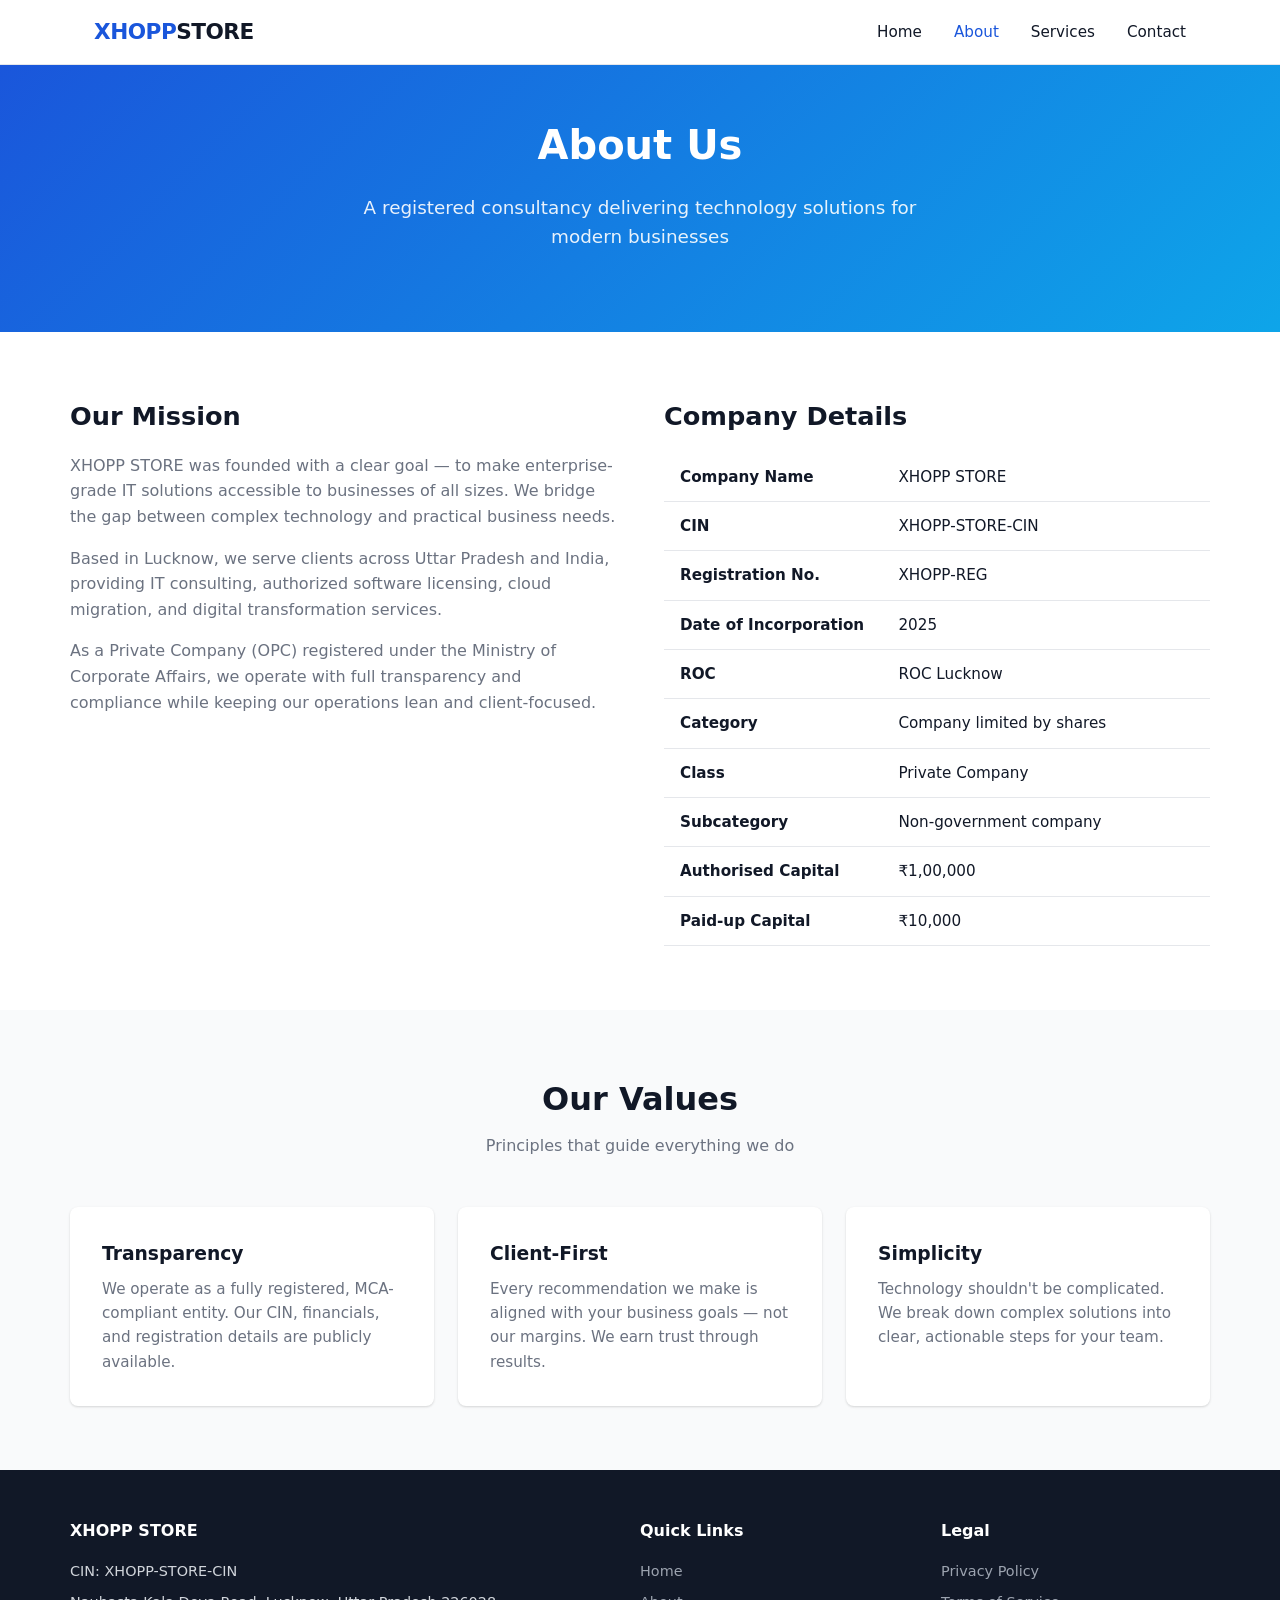
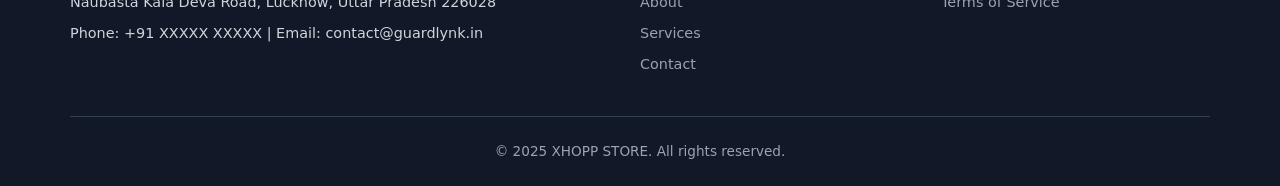
==== about.html @ be67ac70 "Initial site for XHOPP STORE" ====
<!DOCTYPE html>
<html lang="en">
<head>
  <meta charset="UTF-8">
  <meta name="viewport" content="width=device-width, initial-scale=1.0">
  <title>About Us | XHOPP STORE</title>
  <meta name="description" content="Learn about XHOPP STORE — an MCA-registered Private Company providing IT solutions from Lucknow, Uttar Pradesh.">
  <link rel="stylesheet" href="css/style.css">
</head>
<body>

  <!-- Header -->
  <header class="site-header">
    <nav class="nav-container">
      <a href="index.html" class="logo">XHOPP<span>STORE</span></a>
      <button class="menu-toggle" onclick="document.querySelector('.nav-links').classList.toggle('open')">
        <span></span><span></span><span></span>
      </button>
      <ul class="nav-links">
        <li><a href="index.html">Home</a></li>
        <li><a href="about.html" class="active">About</a></li>
        <li><a href="services.html">Services</a></li>
        <li><a href="contact.html">Contact</a></li>
      </ul>
    </nav>
  </header>

  <!-- Page Title -->
  <section class="hero" style="padding: 3rem 1.5rem;">
    <h1>About Us</h1>
    <p>A registered consultancy delivering technology solutions for modern businesses</p>
  </section>

  <!-- Mission -->
  <section class="section">
    <div class="container">
      <div class="info-grid">
        <div>
          <h2 style="font-size:1.6rem; margin-bottom:1rem;">Our Mission</h2>
          <p style="color:var(--gray); margin-bottom:1rem;">XHOPP STORE was founded with a clear goal — to make enterprise-grade IT solutions accessible to businesses of all sizes. We bridge the gap between complex technology and practical business needs.</p>
          <p style="color:var(--gray); margin-bottom:1rem;">Based in Lucknow, we serve clients across Uttar Pradesh and India, providing IT consulting, authorized software licensing, cloud migration, and digital transformation services.</p>
          <p style="color:var(--gray);">As a Private Company (OPC) registered under the Ministry of Corporate Affairs, we operate with full transparency and compliance while keeping our operations lean and client-focused.</p>
        </div>
        <div>
          <h2 style="font-size:1.6rem; margin-bottom:1rem;">Company Details</h2>
          <table class="info-table">
            <tr><td>Company Name</td><td>XHOPP STORE</td></tr>
            <tr><td>CIN</td><td>XHOPP-STORE-CIN</td></tr>
            <tr><td>Registration No.</td><td>XHOPP-REG</td></tr>
            <tr><td>Date of Incorporation</td><td>2025</td></tr>
            <tr><td>ROC</td><td>ROC Lucknow</td></tr>
            <tr><td>Category</td><td>Company limited by shares</td></tr>
            <tr><td>Class</td><td>Private Company</td></tr>
            <tr><td>Subcategory</td><td>Non-government company</td></tr>
            <tr><td>Authorised Capital</td><td>&#8377;1,00,000</td></tr>
            <tr><td>Paid-up Capital</td><td>&#8377;10,000</td></tr>
          </table>
        </div>
      </div>
    </div>
  </section>

  <!-- Values -->
  <section class="section section-alt">
    <div class="container">
      <h2 class="section-title">Our Values</h2>
      <p class="section-subtitle">Principles that guide everything we do</p>
      <div class="cards">
        <div class="card">
          <h3>Transparency</h3>
          <p>We operate as a fully registered, MCA-compliant entity. Our CIN, financials, and registration details are publicly available.</p>
        </div>
        <div class="card">
          <h3>Client-First</h3>
          <p>Every recommendation we make is aligned with your business goals — not our margins. We earn trust through results.</p>
        </div>
        <div class="card">
          <h3>Simplicity</h3>
          <p>Technology shouldn't be complicated. We break down complex solutions into clear, actionable steps for your team.</p>
        </div>
      </div>
    </div>
  </section>

  <!-- Footer -->
  <footer class="site-footer">
    <div class="footer-grid">
      <div>
        <h4>XHOPP STORE</h4>
        <p>CIN: XHOPP-STORE-CIN</p>
        <p style="margin-top:.5rem;">Naubasta Kala Deva Road, Lucknow, Uttar Pradesh 226028</p>
        <p style="margin-top:.5rem;">Phone: +91 XXXXX XXXXX | Email: contact@guardlynk.in</p>
      </div>
      <div>
        <h4>Quick Links</h4>
        <a href="index.html">Home</a>
        <a href="about.html">About</a>
        <a href="services.html">Services</a>
        <a href="contact.html">Contact</a>
      </div>
      <div>
        <h4>Legal</h4>
        <a href="privacy.html">Privacy Policy</a>
        <a href="terms.html">Terms of Service</a>
      </div>
    </div>
    <div class="footer-bottom">
      &copy; 2025 XHOPP STORE. All rights reserved.
    </div>
  </footer>

</body>
</html>
---- css/style.css ----
/* ===== Reset & Base ===== */
*, *::before, *::after { box-sizing: border-box; margin: 0; padding: 0; }

:root {
  --primary: #1a56db;
  --primary-dark: #1240a8;
  --accent: #0ea5e9;
  --dark: #111827;
  --gray: #6b7280;
  --light: #f9fafb;
  --white: #ffffff;
  --radius: 8px;
  --shadow: 0 1px 3px rgba(0,0,0,.1), 0 1px 2px rgba(0,0,0,.06);
  --shadow-lg: 0 10px 15px -3px rgba(0,0,0,.1);
}

html { scroll-behavior: smooth; }
body { font-family: 'Segoe UI', system-ui, -apple-system, sans-serif; color: var(--dark); line-height: 1.6; }
a { color: var(--primary); text-decoration: none; }
a:hover { color: var(--primary-dark); }
img { max-width: 100%; display: block; }

/* ===== Header / Nav ===== */
.site-header {
  background: var(--white);
  border-bottom: 1px solid #e5e7eb;
  position: sticky; top: 0; z-index: 100;
}
.nav-container {
  max-width: 1140px; margin: 0 auto;
  display: flex; align-items: center; justify-content: space-between;
  padding: 0 1.5rem; height: 64px;
}
.logo { font-size: 1.35rem; font-weight: 700; color: var(--primary); letter-spacing: -.5px; }
.logo span { color: var(--dark); }
.nav-links { display: flex; gap: 2rem; list-style: none; }
.nav-links a { color: var(--dark); font-weight: 500; font-size: .95rem; transition: color .2s; }
.nav-links a:hover, .nav-links a.active { color: var(--primary); }

/* Mobile nav */
.menu-toggle { display: none; background: none; border: none; cursor: pointer; }
.menu-toggle span { display: block; width: 24px; height: 2px; background: var(--dark); margin: 5px 0; transition: .3s; }

@media (max-width: 768px) {
  .menu-toggle { display: block; }
  .nav-links {
    display: none; flex-direction: column; gap: 0;
    position: absolute; top: 64px; left: 0; right: 0;
    background: var(--white); border-bottom: 1px solid #e5e7eb;
  }
  .nav-links.open { display: flex; }
  .nav-links a { padding: 1rem 1.5rem; border-top: 1px solid #f3f4f6; }
}

/* ===== Hero ===== */
.hero {
  background: linear-gradient(135deg, var(--primary) 0%, var(--accent) 100%);
  color: var(--white); text-align: center;
  padding: 5rem 1.5rem;
}
.hero h1 { font-size: 2.5rem; font-weight: 800; margin-bottom: 1rem; }
.hero p { font-size: 1.15rem; max-width: 600px; margin: 0 auto 2rem; opacity: .9; }
.btn {
  display: inline-block; padding: .75rem 2rem;
  background: var(--white); color: var(--primary);
  font-weight: 600; border-radius: var(--radius);
  transition: transform .2s, box-shadow .2s;
}
.btn:hover { transform: translateY(-2px); box-shadow: var(--shadow-lg); color: var(--primary-dark); }
.btn-primary { background: var(--primary); color: var(--white); }
.btn-primary:hover { background: var(--primary-dark); color: var(--white); }

/* ===== Sections ===== */
.section { padding: 4rem 1.5rem; }
.section-alt { background: var(--light); }
.container { max-width: 1140px; margin: 0 auto; }
.section-title { font-size: 2rem; font-weight: 700; text-align: center; margin-bottom: .5rem; }
.section-subtitle { text-align: center; color: var(--gray); margin-bottom: 3rem; max-width: 600px; margin-left: auto; margin-right: auto; }

/* ===== Cards Grid ===== */
.cards { display: grid; grid-template-columns: repeat(auto-fit, minmax(260px, 1fr)); gap: 1.5rem; }
.card {
  background: var(--white); border-radius: var(--radius);
  padding: 2rem; box-shadow: var(--shadow);
  transition: transform .2s, box-shadow .2s;
}
.card:hover { transform: translateY(-4px); box-shadow: var(--shadow-lg); }
.card-icon { font-size: 2rem; margin-bottom: 1rem; }
.card h3 { margin-bottom: .5rem; }
.card p { color: var(--gray); font-size: .95rem; }

/* ===== About / Info ===== */
.info-grid { display: grid; grid-template-columns: 1fr 1fr; gap: 3rem; align-items: start; }
@media (max-width: 768px) { .info-grid { grid-template-columns: 1fr; } }
.info-table { width: 100%; border-collapse: collapse; }
.info-table td { padding: .75rem 1rem; border-bottom: 1px solid #e5e7eb; font-size: .95rem; }
.info-table td:first-child { font-weight: 600; white-space: nowrap; width: 40%; }

/* ===== Contact ===== */
.contact-grid { display: grid; grid-template-columns: 1fr 1fr; gap: 2rem; }
@media (max-width: 768px) { .contact-grid { grid-template-columns: 1fr; } }
.contact-info { display: flex; flex-direction: column; gap: 1.5rem; }
.contact-item { display: flex; gap: 1rem; align-items: flex-start; }
.contact-item .icon { font-size: 1.5rem; flex-shrink: 0; }
.contact-item h4 { margin-bottom: .25rem; }
.contact-item p { color: var(--gray); font-size: .95rem; }
.map-container { border-radius: var(--radius); overflow: hidden; box-shadow: var(--shadow); }
.map-container iframe { width: 100%; height: 350px; border: 0; }

/* ===== Footer ===== */
.site-footer {
  background: var(--dark); color: #d1d5db;
  padding: 3rem 1.5rem 1.5rem; font-size: .9rem;
}
.footer-grid {
  max-width: 1140px; margin: 0 auto;
  display: grid; grid-template-columns: 2fr 1fr 1fr; gap: 2rem;
}
@media (max-width: 768px) { .footer-grid { grid-template-columns: 1fr; } }
.footer-grid h4 { color: var(--white); margin-bottom: 1rem; font-size: 1rem; }
.footer-grid a { color: #9ca3af; display: block; margin-bottom: .5rem; }
.footer-grid a:hover { color: var(--white); }
.footer-bottom {
  max-width: 1140px; margin: 2rem auto 0;
  padding-top: 1.5rem; border-top: 1px solid #374151;
  text-align: center; color: #9ca3af; font-size: .85rem;
}

/* ===== Legal Pages ===== */
.legal-content { max-width: 800px; margin: 0 auto; }
.legal-content h2 { margin-top: 2rem; margin-bottom: .75rem; font-size: 1.3rem; }
.legal-content p, .legal-content ul { margin-bottom: 1rem; color: var(--gray); }
.legal-content ul { padding-left: 1.5rem; }
.legal-content li { margin-bottom: .5rem; }
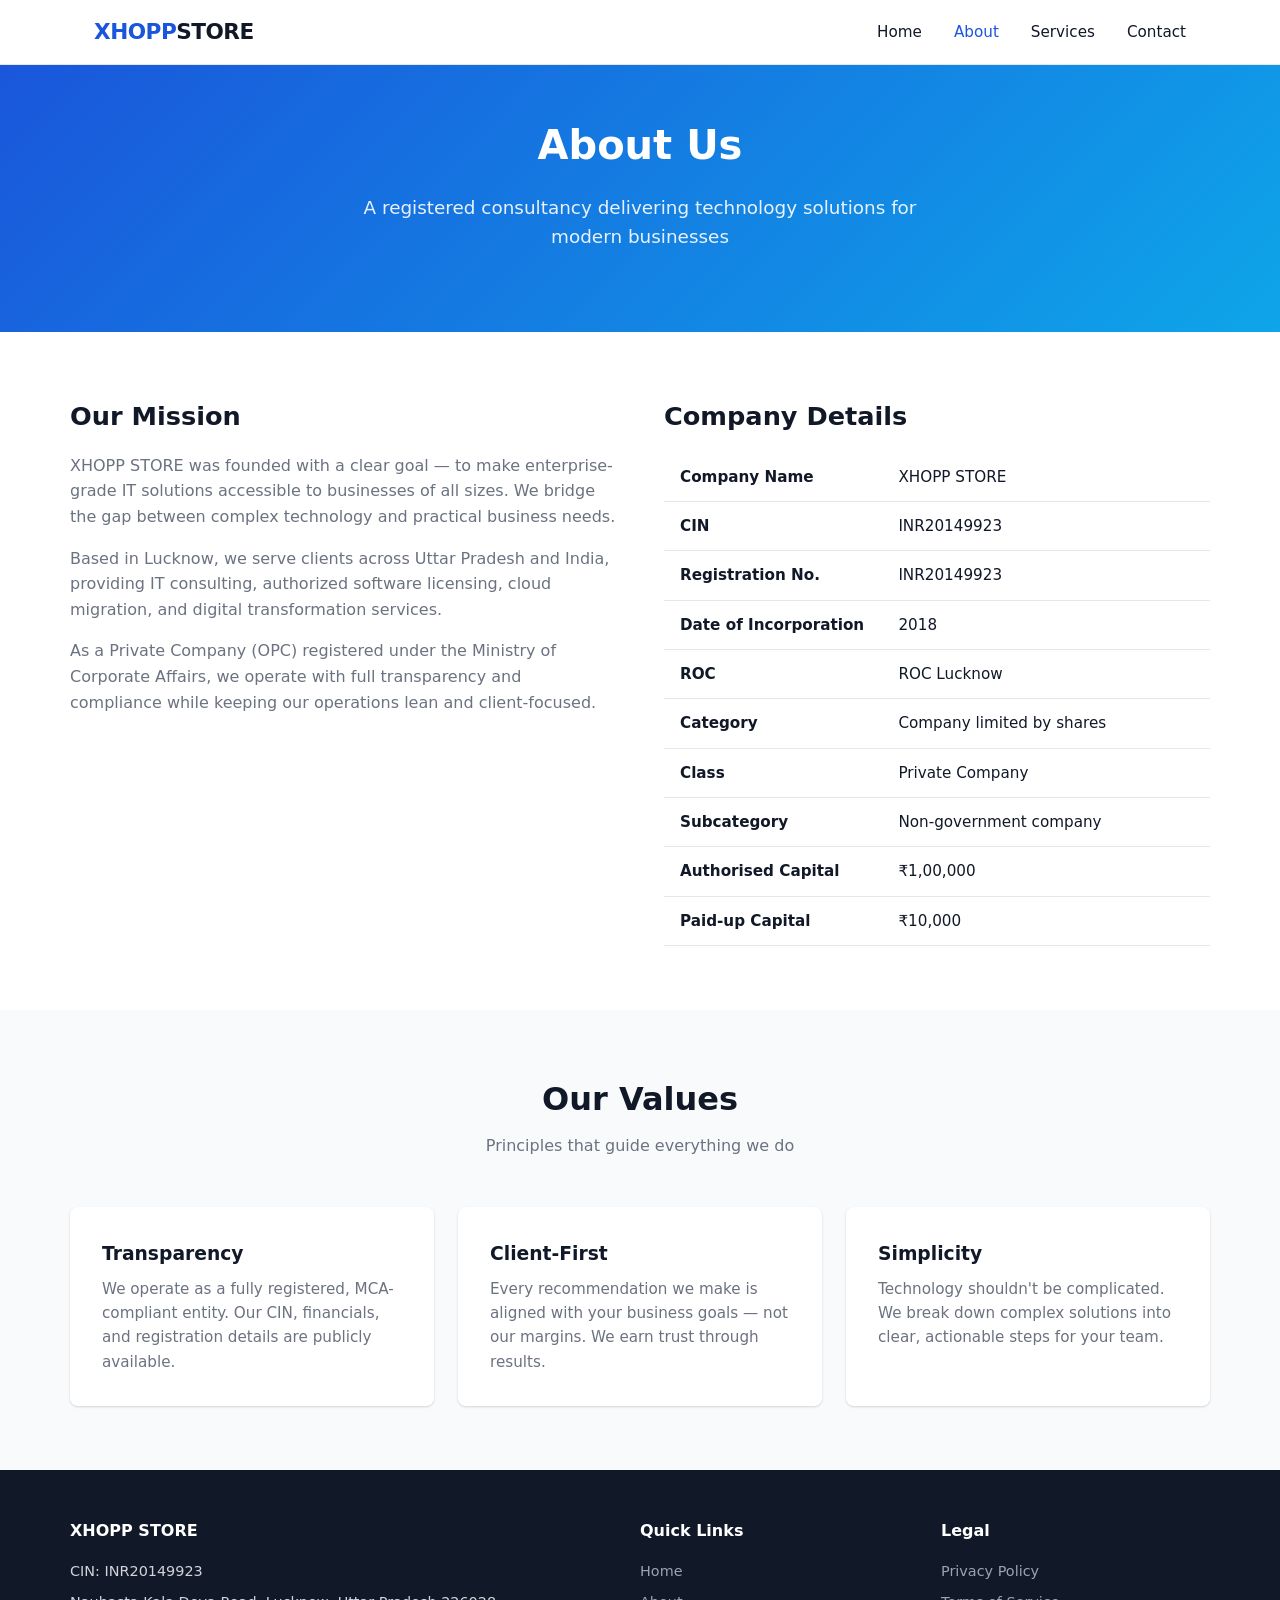
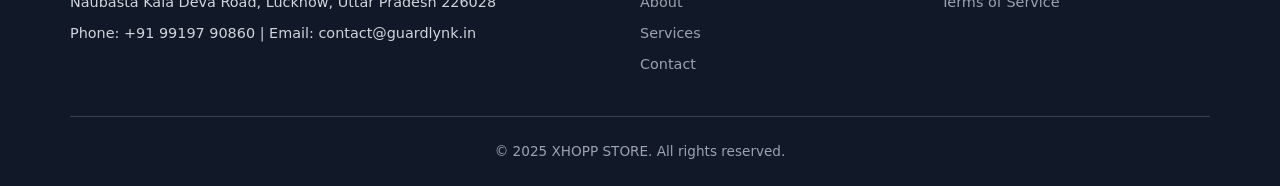
==== commit 1bf9421b: "Fill placeholders: registration number, phone, year established" ====
--- a/about.html
+++ b/about.html
@@ -45,9 +45,9 @@
           <h2 style="font-size:1.6rem; margin-bottom:1rem;">Company Details</h2>
           <table class="info-table">
             <tr><td>Company Name</td><td>XHOPP STORE</td></tr>
-            <tr><td>CIN</td><td>XHOPP-STORE-CIN</td></tr>
-            <tr><td>Registration No.</td><td>XHOPP-REG</td></tr>
-            <tr><td>Date of Incorporation</td><td>2025</td></tr>
+            <tr><td>CIN</td><td>INR20149923</td></tr>
+            <tr><td>Registration No.</td><td>INR20149923</td></tr>
+            <tr><td>Date of Incorporation</td><td>2018</td></tr>
             <tr><td>ROC</td><td>ROC Lucknow</td></tr>
             <tr><td>Category</td><td>Company limited by shares</td></tr>
             <tr><td>Class</td><td>Private Company</td></tr>
@@ -87,9 +87,9 @@
     <div class="footer-grid">
       <div>
         <h4>XHOPP STORE</h4>
-        <p>CIN: XHOPP-STORE-CIN</p>
+        <p>CIN: INR20149923</p>
         <p style="margin-top:.5rem;">Naubasta Kala Deva Road, Lucknow, Uttar Pradesh 226028</p>
-        <p style="margin-top:.5rem;">Phone: +91 XXXXX XXXXX | Email: contact@guardlynk.in</p>
+        <p style="margin-top:.5rem;">Phone: +91 99197 90860 | Email: contact@guardlynk.in</p>
       </div>
       <div>
         <h4>Quick Links</h4>
